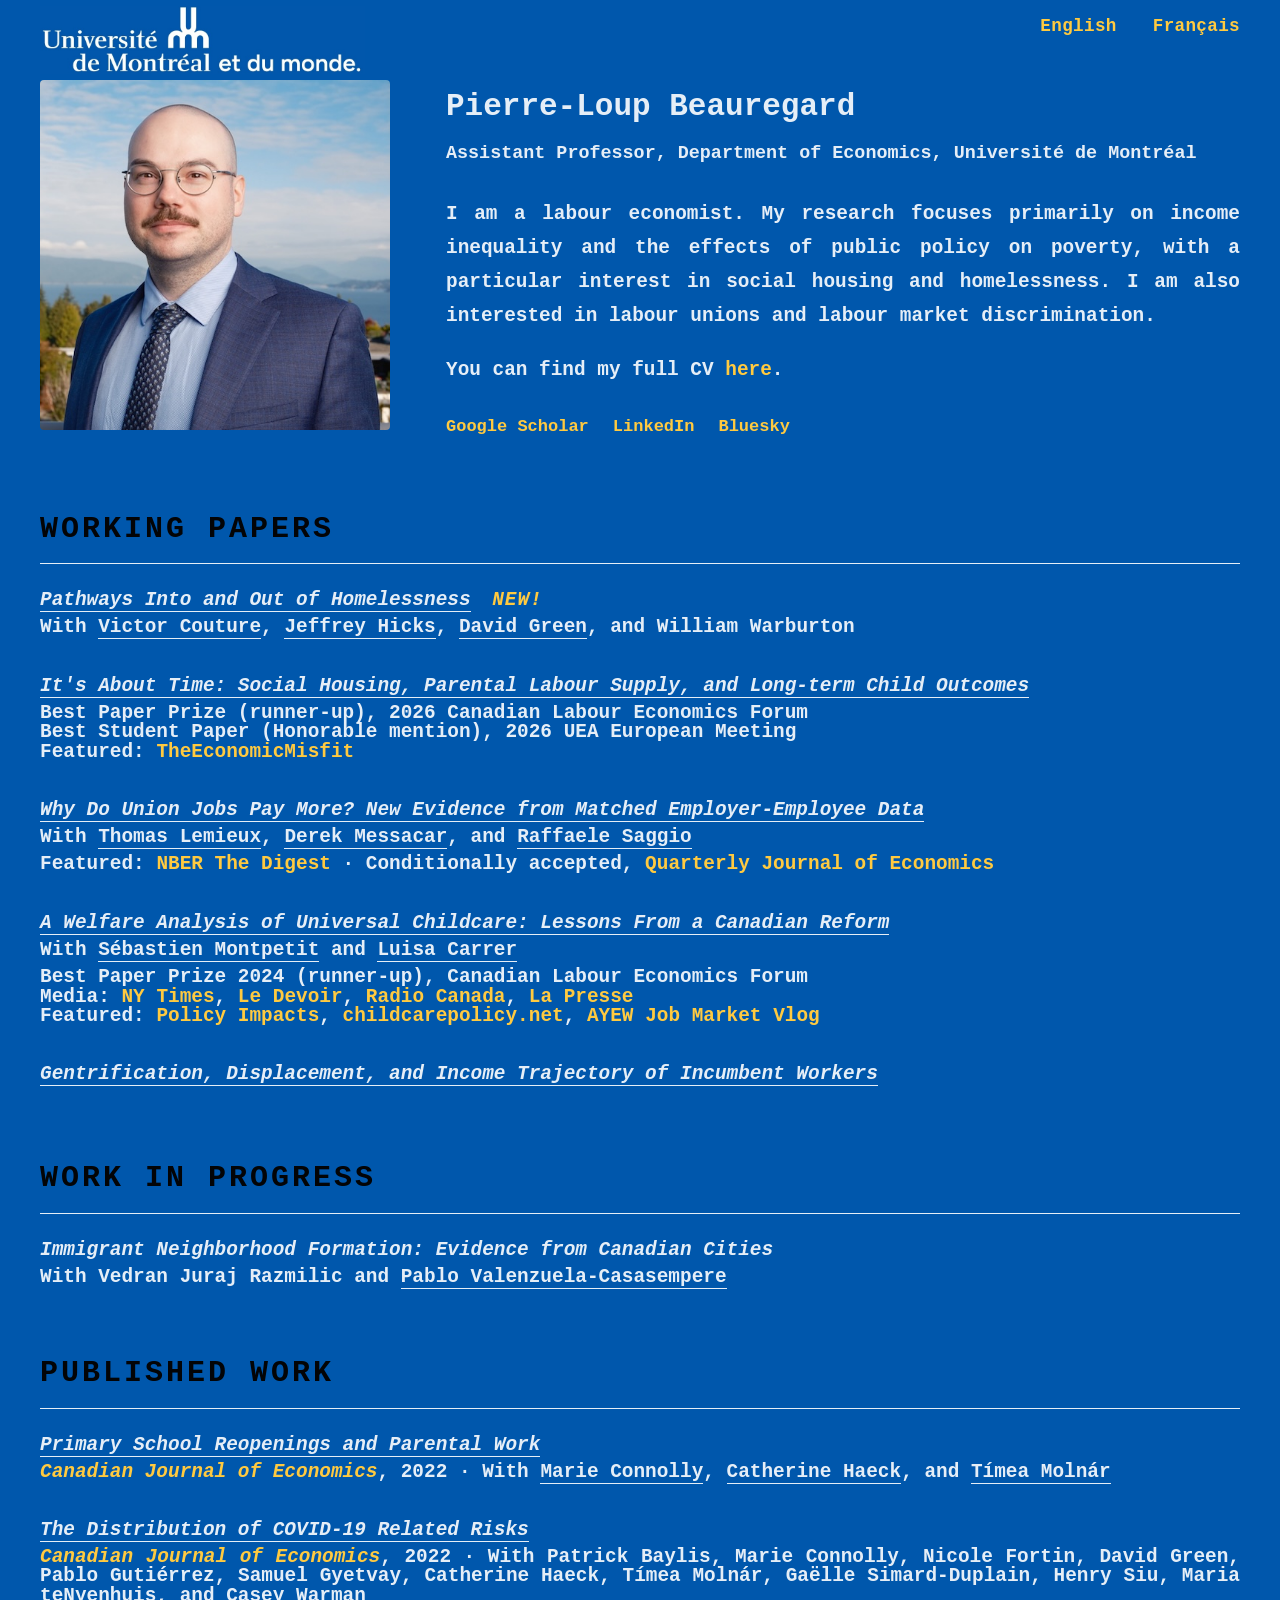
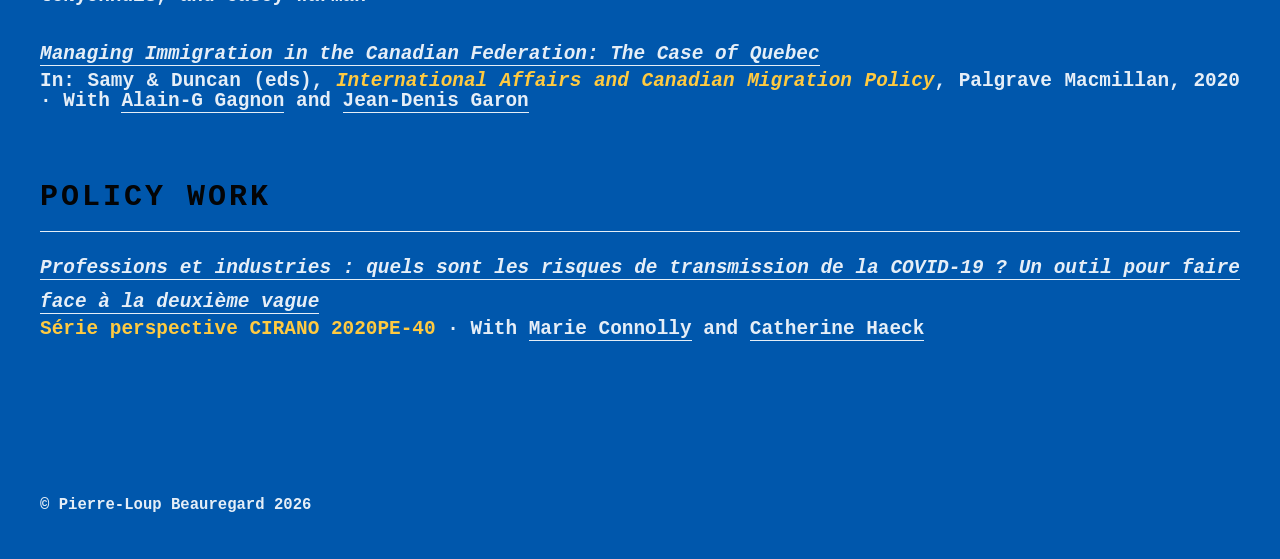
==== index.html @ 855530b8 "update" ====
<!DOCTYPE html>
<html lang="en">
<head>
  <link rel="canonical" href="https://pierreloupbeauregard.org/index.html">
  <meta charset="UTF-8">
  <meta name="viewport" content="width=device-width, initial-scale=1.0">
  <link rel="icon" type="image/png" href="assets/images/carabins_logo.png">
  <title>Pierre-Loup Beauregard</title>
  <link rel="stylesheet" href="style.css">
</head>
<body>

<nav>
  <div class="nav-inner">
    <a class="nav-name" href="index.html">

    <div class="home-logo">
      <img src="assets/images/UdeM_monde-horizontal-RGB.jpg" width="325" style="margin-top: 62px; margin-left: 0px;" alt="Logo">
    </div></a>

    <ul class="nav-links">
      <li><a href="index.html">English</a></li>
      <li><a href="francais.html" class="lang-toggle">Français</a></li>
    </ul>
  </div>
</nav>

<main>


<div class="home-grid" id="about">

    <div class="home-photo">
      <img src="assets/images/photo.jpg" alt="Pierre-Loup Beauregard">
    </div>
    

    <div class="home-bio">
      <h1>Pierre-Loup Beauregard</h1>
      <p class="subtitle">Assistant Professor, Department of Economics, Université de Montréal</p>
      
      <p>
        I am a labour economist. My research focuses primarily on income inequality 
        and the effects of public policy on poverty, with a particular interest in 
        social housing and homelessness. I am also interested in labour unions and 
        labour market discrimination.
      </p>

      <p>
        You can find my full CV <a href="assets/docs/beauregard_cv.pdf">here</a>.
      </p>

      <div class="contact-links">
        <a href="https://scholar.google.ca/citations?user=1oy015kAAAAJ&hl=en">Google Scholar</a>
        <a href="https://www.linkedin.com/in/pierreloupbeauregard/">LinkedIn</a>
        <a href="https://bsky.app/profile/plbeauregard.bsky.social">Bluesky</a>
      </div>
    </div>

  </div>
  

  <!-- ── Working Papers ────────────────────────────────── -->
  <section id="research">
    <h2>Working Papers</h2>

    <div class="paper">
      <p class="paper-title">
        <a href="https://uce0ad04ddbc6b88207056e40f33.dl.dropboxusercontent.com/cd/0/inline2/[base64]/file#page=1.00&gsr=0">
          Pathways Into and Out of Homelessness</a>
        <span class="paper-tag">NEW!</span>
      </p>
      <p class="paper-meta">
 With <a href="https://www.victorcouture.org/home">Victor Couture</a>,
          <a href="https://jeffrey-hicks.com/">Jeffrey Hicks</a>,
          <a href="https://economics.ubc.ca/profile/david-green/">David Green</a>,
         and William Warburton
      </p>
    </div>

    <div class="paper">
      <p class="paper-title">
        <a href="https://plbeauregard.github.io/document/beauregard_jmp_2025.pdf">
          It's About Time: Social Housing, Parental Labour Supply, and Long-term Child Outcomes
        </a>
      </p>
      <p class="paper-coverage">
        Best Paper Prize (runner-up), 2026 Canadian Labour Economics Forum <br>
        Best Student Paper (Honorable mention), 2026 UEA European Meeting <br>
        Featured: <a href="https://theeconomicmisfit.com/2026/02/11/why-do-children-benefit-from-social-housing/">TheEconomicMisfit</a>
      </p>
    </div>

    <div class="paper">
      <p class="paper-title">
        <a href="https://www.dropbox.com/scl/fi/g43l1n1sy0phtvbe434vv/BLMS-Unions-rev.pdf?rlkey=ieee3ntov1frqrwjcbb5ca9yj&e=1&dl=0">
          Why Do Union Jobs Pay More? New Evidence from Matched Employer-Employee Data
        </a>
      </p>
      <p class="paper-meta">
        With <a href="https://economics.ubc.ca/profile/thomas-lemieux/">Thomas Lemieux</a>,
        <a href="https://sites.google.com/site/derekmessacar/home">Derek Messacar</a>,
        and <a href="https://sites.google.com/site/raffaelesaggio/">Raffaele Saggio</a>
      </p>
      <p class="paper-coverage">
        Featured: <a href="https://www.nber.org/digest/202508/unpacking-union-wage-premium">NBER The Digest</a> ·
        Conditionally accepted, <span style="color: #ffca40;">Quarterly Journal of Economics</span>
      </p>
    </div>

    <div class="paper">
      <p class="paper-title">
        <a href="https://sebastienmontpetit.github.io/WebsiteSM/MCB_QCchildcare.pdf">
          A Welfare Analysis of Universal Childcare: Lessons From a Canadian Reform
        </a>
      </p>
      <p class="paper-meta">
        With <a href="https://sites.google.com/view/sebastien-montpetit">Sébastien Montpetit</a>
        and <a href="https://luisa-carrer.github.io/">Luisa Carrer</a>
      </p>
      <p class="paper-coverage">
        Best Paper Prize 2024 (runner-up), Canadian Labour Economics Forum <br>
        Media:
        <a href="https://www.nytimes.com/2025/09/22/business/universal-child-care-us-economy.html">NY Times</a>,
        <a href="https://www.ledevoir.com/economie/819527/garderies-rapportent-trois-fois-plus-meres-ce-elles-coutent-etat">Le Devoir</a>,
        <a href="https://ici.radio-canada.ca/ohdio/premiere/emissions/Les-matins-d-ici/segments/rattrapage/1848339/garderies-rapportent-3-fois-plus-aux-meres-que-ce-qu-elles-coutent-a-etat">Radio Canada</a>,
        <a href="https://www.lapresse.ca/actualites/2025-11-13/cpe-et-garderies-subventionnees/the-economist-monte-au-creneau-contre-le-modele-quebecois.php">La Presse</a><br>
        Featured:
        <a href="https://policyimpacts.org/policy-impacts-library/universal-childcare-provision/">Policy Impacts</a>,
        <a href="https://childcarepolicy.net/new-support-for-the-economic-benefits-of-universal-child-care/">childcarepolicy.net</a>,
        <a href="https://www.monash.edu/business/impact-labs/soda-labs/our-events/applied-young-economists/econ-job-market-vlog">AYEW Job Market Vlog</a>
      </p>
    </div>

    <div class="paper">
      <p class="paper-title">
        <a href="https://plbeauregard.github.io/document/beauregard_gentrification.pdf">
          Gentrification, Displacement, and Income Trajectory of Incumbent Workers
        </a>
      </p>
    </div>

  </section>

  <!-- ── Work in Progress ──────────────────────────────── -->
  <section>
    <h2>Work in Progress</h2>

    <div class="inprogress">
      <p class="inprogress-title">Immigrant Neighborhood Formation: Evidence from Canadian Cities</p>
      <p class="paper-meta">
        With Vedran Juraj Razmilic
        and <a href="https://pvalenzuelac.github.io/">Pablo Valenzuela-Casasempere</a>
      </p>
    </div>

  </section>

  <!-- ── Published Work ────────────────────────────────── -->
  <section>
    <h2>Published Work</h2>

    <div class="paper">
      <p class="paper-title">
        <a href="https://onlinelibrary.wiley.com/share/author/XNPJARI37ENNKSQNXPC3?target=10.1111/caje.12566">
          Primary School Reopenings and Parental Work
        </a>
      </p>
      <p class="paper-meta">
        <em><span style="color: #ffca40;">Canadian Journal of Economics</span></em>, 2022 ·
        With <a href="http://www.connolly.uqam.ca/">Marie Connolly</a>,
        <a href="https://sites.google.com/site/catherinemhaeck/">Catherine Haeck</a>,
        and <a href="https://timea-laura-molnar.com/">Tímea Molnár</a>
      </p>
    </div>

    <div class="paper">
      <p class="paper-title">
        <a href="https://onlinelibrary.wiley.com/share/author/AE8DQ7MFEASCJKEBJAWV?target=10.1111/caje.12540">
          The Distribution of COVID-19 Related Risks
        </a>
      </p>
      <p class="paper-meta">
        <em><span style="color: #ffca40;">Canadian Journal of Economics</span></em>, 2022 ·
        With Patrick Baylis, Marie Connolly, Nicole Fortin, David Green,
        Pablo Gutiérrez, Samuel Gyetvay, Catherine Haeck, Tímea Molnár,
        Gaëlle Simard-Duplain, Henry Siu, Maria teNyenhuis, and Casey Warman
      </p>
    </div>

    <div class="paper">
      <p class="paper-title">
        <a href="https://link.springer.com/chapter/10.1007/978-3-030-46754-8_11">
          Managing Immigration in the Canadian Federation: The Case of Quebec
        </a>
      </p>
      <p class="paper-meta">
        In: Samy &amp; Duncan (eds), <em><span style="color: #ffca40;">International Affairs and Canadian Migration Policy</span></em>,
        Palgrave Macmillan, 2020 ·
        With <a href="https://professeurs.uqam.ca/professeur/gagnon.alain/">Alain-G Gagnon</a>
        and <a href="https://sites.google.com/site/jeandenisgaron/">Jean-Denis Garon</a>
      </p>
    </div>

  </section>

  <!-- ── Policy Work ───────────────────────────────────── -->
  <section>
    <h2>Policy Work</h2>

    <div class="paper">
      <p class="paper-title">
        <a href="https://cirano.qc.ca/fr/sommaires/2020PE-40">
          Professions et industries : quels sont les risques de transmission de la COVID-19 ?
          Un outil pour faire face à la deuxième vague
        </a>
      </p>
      <p class="paper-meta">
        <span style="color: #ffca40;">Série perspective CIRANO 2020PE-40</span> ·
        With <a href="http://www.connolly.uqam.ca/">Marie Connolly</a>
        and <a href="https://sites.google.com/site/catherinemhaeck/">Catherine Haeck</a>
      </p>
    </div>

  </section>

</main>


<footer> © Pierre-Loup Beauregard 2026
---- style.css ----
/* ============================================================
   EASY CUSTOMIZATION — change anything in this section
   ============================================================ */
:root {  
  /* --- Colors --- */
  --color-bg:        #0057ac;       /* page background */
  --color-text:      #e5eef7;       /* main text */
  --color-muted:     #e5eef7;       /* secondary text (e.g. journal names) */
  --color-link:      #ffca40;       /* hyperlink color */
  --color-link-hover: #ffca40;       /* hyperlink hover color */
  --color-nav-bg:    #0057ac;       /* navigation bar background */
  --color-nav-link:  #ffca40;       /* navigation text buttons */
  --color-border:    #e5eef7;       /* subtle divider lines */
  --color-highlight: #030406;       /* Highlight color */

  /* --- Typography --- */
  --font-body:       'Courier New', Courier, monospace;
  --font-nav:        'Courier New', Courier, monospace;
  --font-size-base:  20px;          /* base font size — scale everything here */
  --line-height:     1.75;
 
  /* --- Layout --- */
  --max-width:       1520px;         /* content column width */
  --nav-height:      10px;
}


/* ============================================================
   EASY CUSTOMIZATION — change anything in this section
   ============================================================ */


* { box-sizing: border-box; margin: 0; padding: 0; }

html { font-size: var(--font-size-base); }

body {
  font-family: var(--font-body);
  font-weight: bold;
  color: var(--color-text);
  background: var(--color-bg);
  line-height: var(--line-height);
  -webkit-font-smoothing: antialiased;
  text-align: justify; 
}


/* ── Navigation ─────────────────────────────────────────── */
nav {
  top: 0;
  z-index: 100;
  background: var(--color-nav-bg);
  border-bottom: 0px solid var(--color-border);
  height: var(--nav-height);
  display: flex;
  align-items: center;
}

.nav-inner {
  margin-top: 40px;
  max-width: var(--max-width);
  margin: 0 auto;
  padding: 0 2rem;
  width: 100%;
  display: flex;
  align-items: center;
  justify-content: space-between;
}

.nav-name {
  margin-top: 20px;
  font-family: var(--font-nav);
  font-weight: 600;
  font-size: 0.95rem;
  color: var(--color-nav-link);
  text-decoration: none;
  letter-spacing: 0.01em;
}

.nav-links {
  margin-top: 40px;
  display: flex;
  gap: 1.8rem;
  list-style: none;
}

.nav-links a {
  font-family: var(--font-nav);
  font-size: 0.88rem;
  color: var(--color-nav-link);
  text-decoration: none;
  letter-spacing: 0.02em;
  transition: color 0.15s;
}

.nav-links a:hover,
.nav-links a.active {
  color: var(--color-link);
}

.highlight {
  color: var(--color-highlight);
}

/* ── Page content ───────────────────────────────────────── */
main {
  max-width: var(--max-width);
  margin: 0 auto;
  padding: 3.5rem 2rem 5rem;
}

/* ── Home page layout ───────────────────────────────────── */

.home-grid {
  display: flex;
  gap: 2.8rem;
  align-items: flex-start;
}

.home-logo {
  margin-left: auto;
  flex-shrink: 00;
}

.home-photo img {
  width: 350px;
  border-radius: 4px;
  display: block;
}

.home-bio h1 {
  font-family: var(--font-nav);
  font-size: 1.55rem;
  font-weight: 700;
  margin-bottom: 0.2rem;
  color: var(--color-text);
}

.home-bio .subtitle {
  font-family: var(--font-nav);
  font-size: 0.92rem;
  color: var(--color-muted);
  margin-bottom: 1.4rem;
}

.home-bio p {
  margin-bottom: 1rem;
  font-size: 0.97rem;
}

.contact-links {
  display: flex;
  flex-wrap: wrap;
  gap: 0.4rem 1.2rem;
  margin-top: 1.2rem;
  font-family: var(--font-nav);
  font-size: 0.85rem;
}

.contact-links a {
  color: var(--color-link);
  text-decoration: none;
  border-bottom: 1px solid transparent;
  transition: border-color 0.15s;
}

.contact-links a:hover { border-color: var(--color-link); }

/* ── Section headings ───────────────────────────────────── */
section { margin-top: 3rem; }

section h2 {
  font-family: var(--font-nav);
  font-size: 1.5rem;
  font-weight: 700;
  text-transform: uppercase;
  letter-spacing: 0.1em;
  color: var(--color-highlight);
  margin-bottom: 1rem;
  padding-bottom: 0.4rem;
  border-bottom: 1px solid var(--color-border);
}

/* ── Paper entries ───────────────────────────────────────── */
.paper {
  margin-bottom: 1.6rem;
}

.paper-title {
  font-size: 0.97rem;
  font-weight: bold;
  font-style: italic;
}

.paper-title a {
  color: var(--color-text);
  text-decoration: none;
  border-bottom: 1px solid var(--color-border);
  transition: border-color 0.15s, color 0.15s;
}

.paper-title a:hover {
  color: var(--color-link);
  border-color: var(--color-link);
}

.paper-tag {
  display: inline-block;
  font-family: var(--font-nav);
  font-size: 0.97rem;
  font-weight: 600;
  text-transform: uppercase;
  letter-spacing: 0.05em;
  color: var(--color-link);
  margin-left: 0.5rem;
}

.paper-meta {
  font-family: var(--font-nav);
  font-size: 0.97rem;
  color: var(--color-muted);
  line-height: 1;
  margin-bottom: 0.4rem;
}

.paper-meta a {
  color: var(--color-muted);
  text-decoration: none;
  border-bottom: 1px solid var(--color-border);
}

.paper-meta a:hover { color: var(--color-link); 
  text-decoration: none;
}

.paper-coverage {
  font-family: var(--font-nav);
  font-size: 0.97rem;
  line-height: 1;
  color: var(--color-muted);
  margin-top: 0rem;
}

.paper-coverage a {
  color: var(--color-link);
  font-size: 0.97rem;
  line-height: 1;
  text-decoration: none;
  margin-top: 0rem;
}

/* ── Inprogress entries (no link) ───────────────────────── */
.inprogress {
  margin-bottom: 1.2rem;
}

.inprogress-title {
  font-size: 0.97rem;
  font-style: italic;
}

/* ── Fields / Education compact list ────────────────────── */
.simple-list {
  font-size: 0.97rem;
  padding-left: 0;
  list-style: none;
}

.simple-list li {
  padding: 0.25rem 0;
  border-bottom: 1px solid var(--color-border);
}

.simple-list li:last-child { border-bottom: none; }

/* ── Language toggle ────────────────────────────────────── */
.lang-toggle {
  font-family: var(--font-nav);
  font-size: 0.82rem;
  color: var(--color-muted);
}

.lang-toggle a {
  color: var(--color-link);
  text-decoration: none;
}

/* ── Footer ─────────────────────────────────────────────── */
footer {
  max-width: var(--max-width);
  margin: 0 auto;
  padding: 1rem 2rem 2rem;
  font-family: var(--font-nav);
  font-size: 0.78rem;
  color: var(--color-border);
}

/* ── Links (generic) ────────────────────────────────────── */
a {
  color: var(--color-link);
  text-decoration: none;
}

a:hover { color: var(--color-link-hover); }

/* ── Responsive ─────────────────────────────────────────── */
@media (max-width: 580px) {
  .home-grid { flex-direction: column; gap: 1.8rem; }
  .home-photo img { width: 140px; }
  main { padding: 2rem 1.2rem 4rem; }
  .nav-inner { padding: 0 1.2rem; }
}
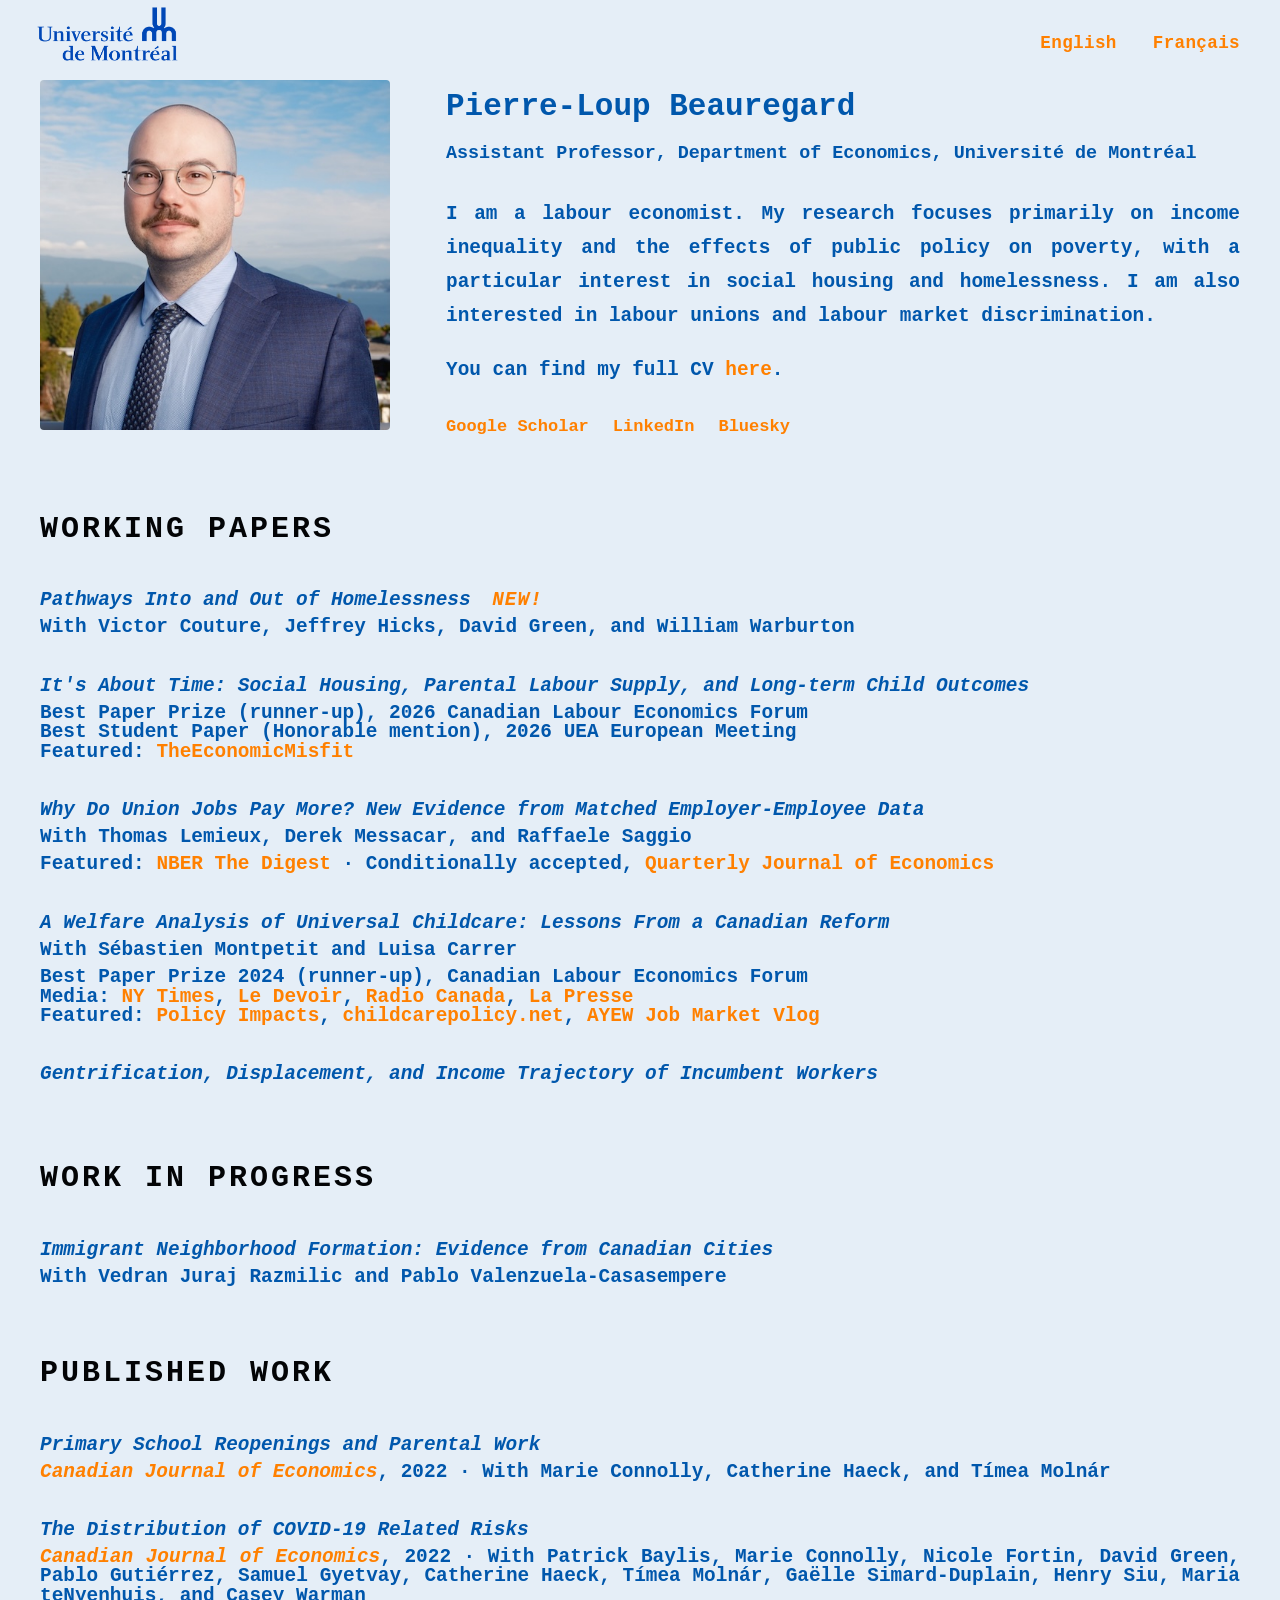
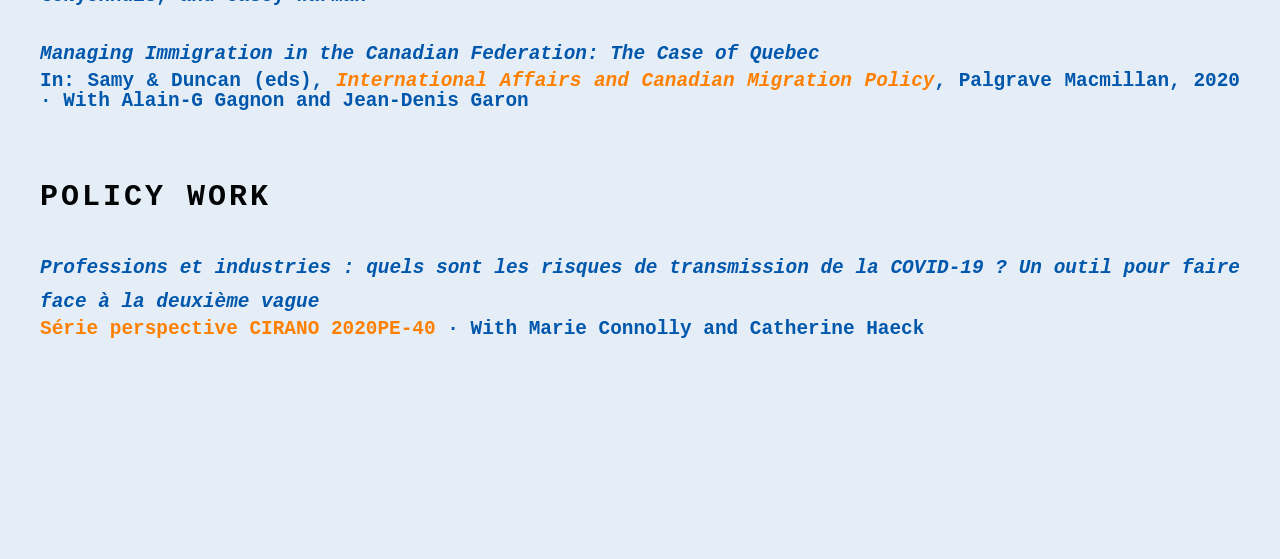
==== commit 9a4616e0: "update website" ====
--- a/index.html
+++ b/index.html
@@ -15,7 +15,7 @@
     <a class="nav-name" href="index.html">
 
     <div class="home-logo">
-      <img src="assets/images/UdeM_monde-horizontal-RGB.jpg" width="325" style="margin-top: 62px; margin-left: 0px;" alt="Logo">
+      <img src="assets/images/Logo_UdeM-bleu-RVB.png" width="175" style="margin-top: 50px; margin-left: -20px;" alt="Logo">
     </div></a>
 
     <ul class="nav-links">
@@ -24,6 +24,7 @@
     </ul>
   </div>
 </nav>
+
 
 <main>
 
@@ -104,7 +105,7 @@
       </p>
       <p class="paper-coverage">
         Featured: <a href="https://www.nber.org/digest/202508/unpacking-union-wage-premium">NBER The Digest</a> ·
-        Conditionally accepted, <span style="color: #ffca40;">Quarterly Journal of Economics</span>
+        Conditionally accepted, <span style="color: #ff8000;">Quarterly Journal of Economics</span>
       </p>
     </div>
 
@@ -167,7 +168,7 @@
         </a>
       </p>
       <p class="paper-meta">
-        <em><span style="color: #ffca40;">Canadian Journal of Economics</span></em>, 2022 ·
+        <em><span style="color: #ff8000;">Canadian Journal of Economics</span></em>, 2022 ·
         With <a href="http://www.connolly.uqam.ca/">Marie Connolly</a>,
         <a href="https://sites.google.com/site/catherinemhaeck/">Catherine Haeck</a>,
         and <a href="https://timea-laura-molnar.com/">Tímea Molnár</a>
@@ -181,7 +182,7 @@
         </a>
       </p>
       <p class="paper-meta">
-        <em><span style="color: #ffca40;">Canadian Journal of Economics</span></em>, 2022 ·
+        <em><span style="color: #ff8000;">Canadian Journal of Economics</span></em>, 2022 ·
         With Patrick Baylis, Marie Connolly, Nicole Fortin, David Green,
         Pablo Gutiérrez, Samuel Gyetvay, Catherine Haeck, Tímea Molnár,
         Gaëlle Simard-Duplain, Henry Siu, Maria teNyenhuis, and Casey Warman
@@ -195,7 +196,7 @@
         </a>
       </p>
       <p class="paper-meta">
-        In: Samy &amp; Duncan (eds), <em><span style="color: #ffca40;">International Affairs and Canadian Migration Policy</span></em>,
+        In: Samy &amp; Duncan (eds), <em><span style="color: #ff8000;">International Affairs and Canadian Migration Policy</span></em>,
         Palgrave Macmillan, 2020 ·
         With <a href="https://professeurs.uqam.ca/professeur/gagnon.alain/">Alain-G Gagnon</a>
         and <a href="https://sites.google.com/site/jeandenisgaron/">Jean-Denis Garon</a>
@@ -216,7 +217,7 @@
         </a>
       </p>
       <p class="paper-meta">
-        <span style="color: #ffca40;">Série perspective CIRANO 2020PE-40</span> ·
+        <span style="color: #ff8000;">Série perspective CIRANO 2020PE-40</span> ·
         With <a href="http://www.connolly.uqam.ca/">Marie Connolly</a>
         and <a href="https://sites.google.com/site/catherinemhaeck/">Catherine Haeck</a>
       </p>
--- a/style.css
+++ b/style.css
@@ -1,15 +1,16 @@
+
 /* ============================================================
    EASY CUSTOMIZATION — change anything in this section
    ============================================================ */
 :root {  
   /* --- Colors --- */
-  --color-bg:        #0057ac;       /* page background */
-  --color-text:      #e5eef7;       /* main text */
-  --color-muted:     #e5eef7;       /* secondary text (e.g. journal names) */
-  --color-link:      #ffca40;       /* hyperlink color */
-  --color-link-hover: #ffca40;       /* hyperlink hover color */
-  --color-nav-bg:    #0057ac;       /* navigation bar background */
-  --color-nav-link:  #ffca40;       /* navigation text buttons */
+  --color-bg:        #e5eef7;      /* page background */
+  --color-text:      #0057ac;       /* main text */
+  --color-muted:     #0057ac;       /* secondary text (e.g. journal names) */
+  --color-link:      #ff8000;       /* hyperlink color */
+  --color-link-hover: #ff8000;       /* hyperlink hover color */
+  --color-nav-bg:    #e5eef7;       /* navigation bar background */
+  --color-nav-link:  #ff8000;       /* navigation text buttons */
   --color-border:    #e5eef7;       /* subtle divider lines */
   --color-highlight: #030406;       /* Highlight color */
 
@@ -78,7 +79,7 @@
 }
 
 .nav-links {
-  margin-top: 40px;
+  margin-top: 75px;
   display: flex;
   gap: 1.8rem;
   list-style: none;
@@ -309,4 +310,5 @@
   .home-photo img { width: 140px; }
   main { padding: 2rem 1.2rem 4rem; }
   .nav-inner { padding: 0 1.2rem; }
-}+}
+
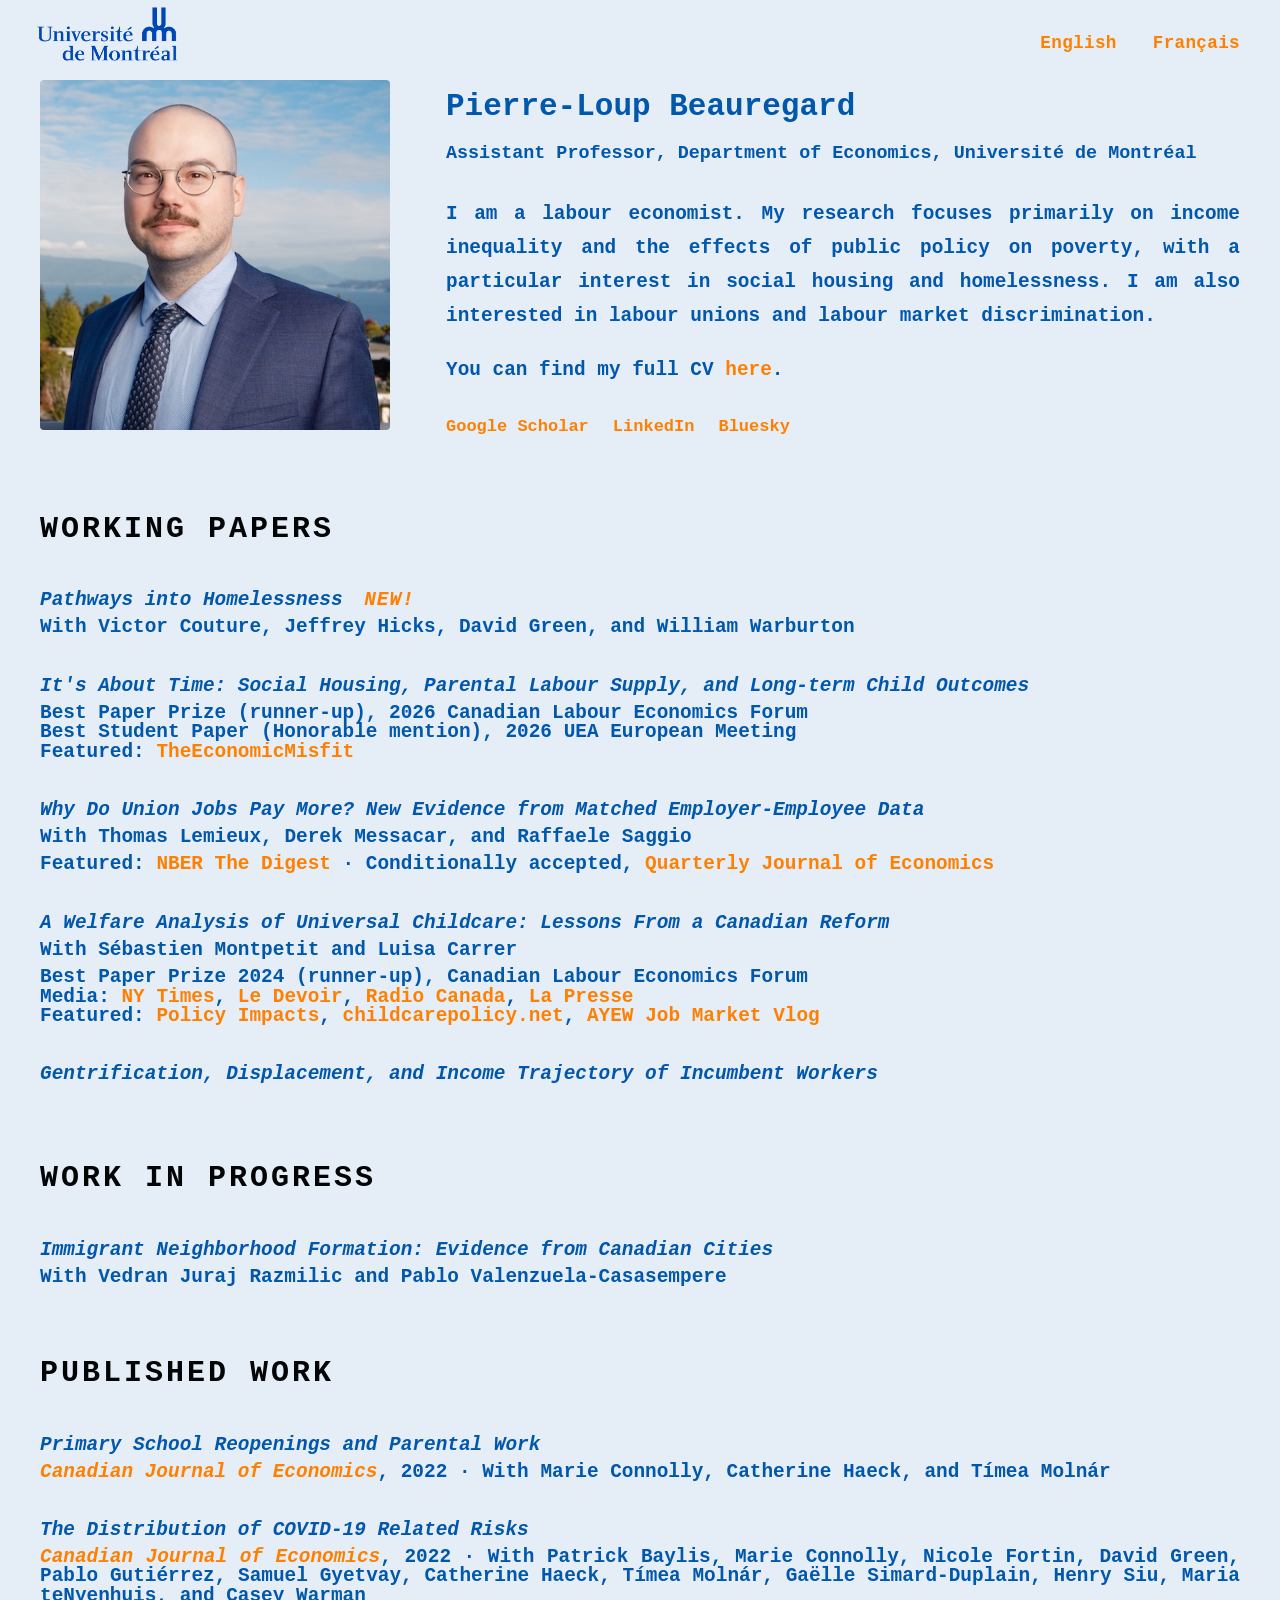
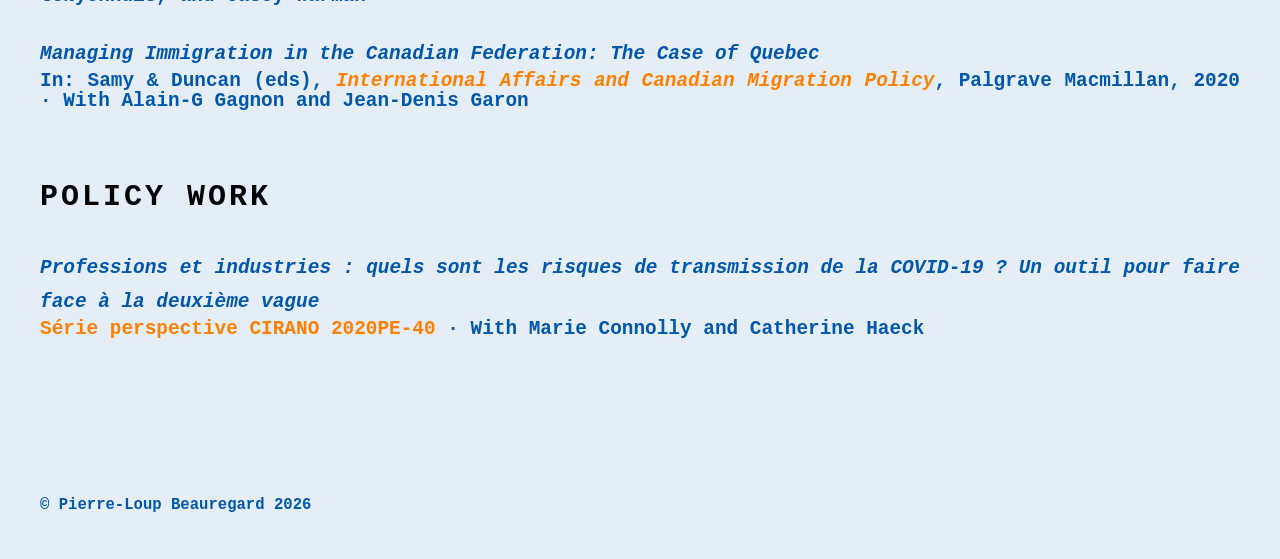
==== commit 85a86e1a: "update" ====
--- a/index.html
+++ b/index.html
@@ -68,7 +68,7 @@
     <div class="paper">
       <p class="paper-title">
         <a href="https://uce0ad04ddbc6b88207056e40f33.dl.dropboxusercontent.com/cd/0/inline2/[base64]/file#page=1.00&gsr=0">
-          Pathways Into and Out of Homelessness</a>
+          Pathways into Homelessness</a>
         <span class="paper-tag">NEW!</span>
       </p>
       <p class="paper-meta">
@@ -227,5 +227,4 @@
 
 </main>
 
-
-<footer> © Pierre-Loup Beauregard 2026+<footer> © Pierre-Loup Beauregard 2026
--- a/style.css
+++ b/style.css
@@ -293,7 +293,7 @@
   padding: 1rem 2rem 2rem;
   font-family: var(--font-nav);
   font-size: 0.78rem;
-  color: var(--color-border);
+  color: var(--color-text);
 }
 
 /* ── Links (generic) ────────────────────────────────────── */
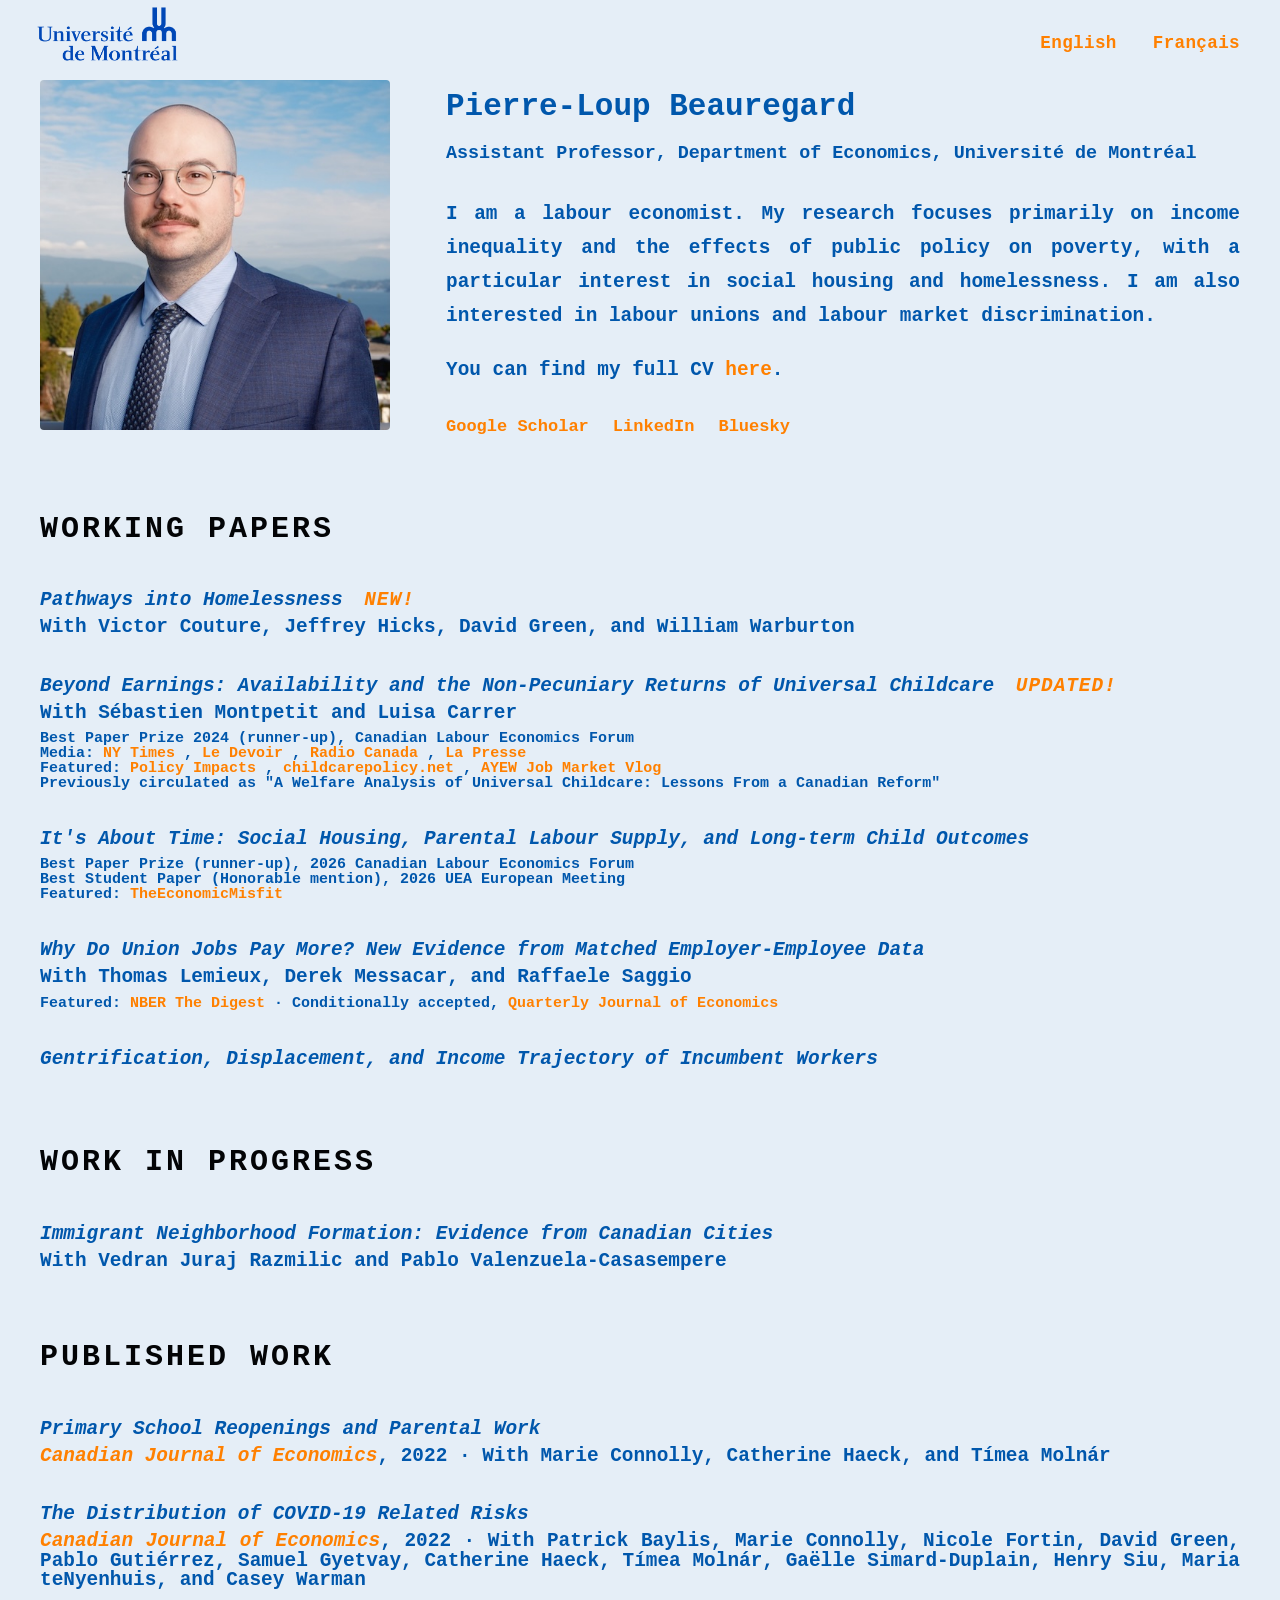
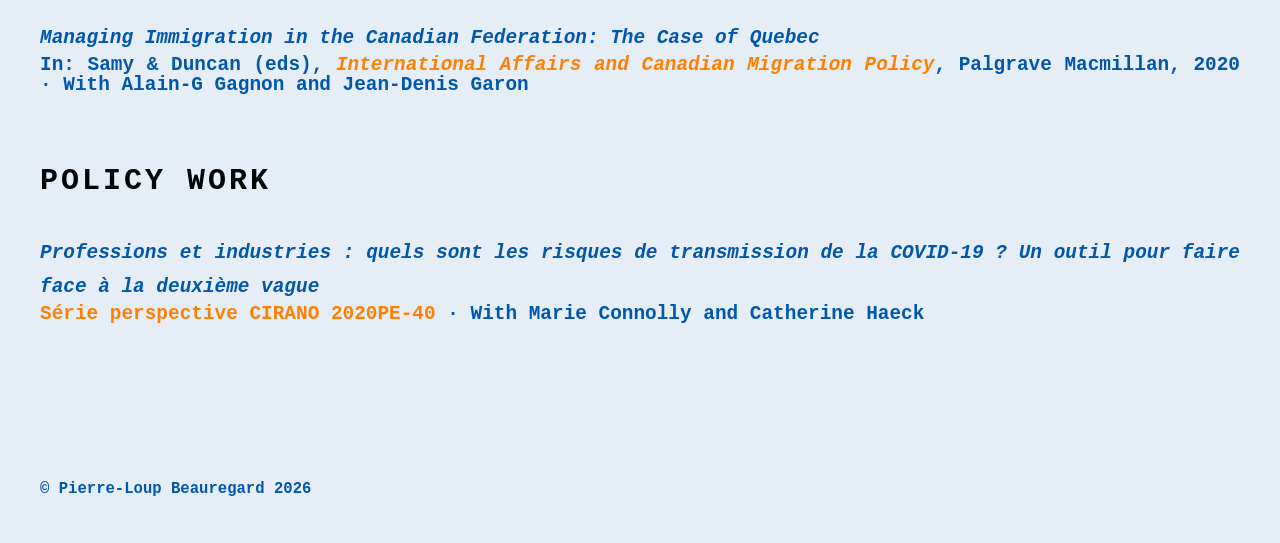
==== commit 6925e7b7: "update" ====
--- a/index.html
+++ b/index.html
@@ -67,7 +67,7 @@
 
     <div class="paper">
       <p class="paper-title">
-        <a href="https://uce0ad04ddbc6b88207056e40f33.dl.dropboxusercontent.com/cd/0/inline2/[base64]/file#page=1.00&gsr=0">
+        <a href="https://www.dropbox.com/scl/fi/wkrdb9lgdbsbrx3ymrme5/BCGHW_homelessness_currentPublic.pdf?rlkey=ezxy51uh1qmfiev3l69rs5mlc&dl=0">
           Pathways into Homelessness</a>
         <span class="paper-tag">NEW!</span>
       </p>
@@ -79,16 +79,42 @@
       </p>
     </div>
 
-    <div class="paper">
-      <p class="paper-title">
+     <div class="paper">
+      <p class="paper-title">
+        <a href="https://sebastienmontpetit.github.io/WebsiteSM/MCB_QCchildcare.pdf">
+          Beyond Earnings: Availability and the Non-Pecuniary Returns of Universal Childcare
+        </a>
+        <span class="paper-tag">Updated!</span>
+      </p>
+      <p class="paper-meta">
+        With <a href="https://sites.google.com/view/sebastien-montpetit">Sébastien Montpetit</a>
+        and <a href="https://luisa-carrer.github.io/">Luisa Carrer</a>
+      </p>
+      <p class="paper-coverage" >  
+        Best Paper Prize 2024 (runner-up), Canadian Labour Economics Forum <br>
+        Media:
+        <a   href="https://www.nytimes.com/2025/09/22/business/universal-child-care-us-economy.html">   NY Times  </a>,
+        <a   href="https://www.ledevoir.com/economie/819527/garderies-rapportent-trois-fois-plus-meres-ce-elles-coutent-etat"> Le Devoir </a>,
+        <a   href="https://ici.radio-canada.ca/ohdio/premiere/emissions/Les-matins-d-ici/segments/rattrapage/1848339/garderies-rapportent-3-fois-plus-aux-meres-que-ce-qu-elles-coutent-a-etat">Radio Canada </a>,
+        <a   href="https://www.lapresse.ca/actualites/2025-11-13/cpe-et-garderies-subventionnees/the-economist-monte-au-creneau-contre-le-modele-quebecois.php"> La Presse  </a><br>
+        Featured:
+        <a  href="https://policyimpacts.org/policy-impacts-library/universal-childcare-provision/">Policy Impacts  </a>,
+        <a  href="https://childcarepolicy.net/new-support-for-the-economic-benefits-of-universal-child-care/"> childcarepolicy.net </a>,
+        <a  href="https://www.monash.edu/business/impact-labs/soda-labs/our-events/applied-young-economists/econ-job-market-vlog"> AYEW Job Market Vlog </a><br>
+         Previously circulated as "A Welfare Analysis of Universal Childcare: Lessons From a Canadian Reform"  
+      </p>
+    </div>
+
+    <div class="paper">
+      <p class="paper-title" >
         <a href="https://plbeauregard.github.io/document/beauregard_jmp_2025.pdf">
           It's About Time: Social Housing, Parental Labour Supply, and Long-term Child Outcomes
         </a>
       </p>
-      <p class="paper-coverage">
+      <p class="paper-coverage" > 
         Best Paper Prize (runner-up), 2026 Canadian Labour Economics Forum <br>
         Best Student Paper (Honorable mention), 2026 UEA European Meeting <br>
-        Featured: <a href="https://theeconomicmisfit.com/2026/02/11/why-do-children-benefit-from-social-housing/">TheEconomicMisfit</a>
+        Featured: <a  href="https://theeconomicmisfit.com/2026/02/11/why-do-children-benefit-from-social-housing/"> TheEconomicMisfit</a>
       </p>
     </div>
 
@@ -103,35 +129,12 @@
         <a href="https://sites.google.com/site/derekmessacar/home">Derek Messacar</a>,
         and <a href="https://sites.google.com/site/raffaelesaggio/">Raffaele Saggio</a>
       </p>
-      <p class="paper-coverage">
-        Featured: <a href="https://www.nber.org/digest/202508/unpacking-union-wage-premium">NBER The Digest</a> ·
+      <p class="paper-coverage"  >
+        Featured: <a  href="https://www.nber.org/digest/202508/unpacking-union-wage-premium">NBER The Digest</a> ·
         Conditionally accepted, <span style="color: #ff8000;">Quarterly Journal of Economics</span>
       </p>
     </div>
 
-    <div class="paper">
-      <p class="paper-title">
-        <a href="https://sebastienmontpetit.github.io/WebsiteSM/MCB_QCchildcare.pdf">
-          A Welfare Analysis of Universal Childcare: Lessons From a Canadian Reform
-        </a>
-      </p>
-      <p class="paper-meta">
-        With <a href="https://sites.google.com/view/sebastien-montpetit">Sébastien Montpetit</a>
-        and <a href="https://luisa-carrer.github.io/">Luisa Carrer</a>
-      </p>
-      <p class="paper-coverage">
-        Best Paper Prize 2024 (runner-up), Canadian Labour Economics Forum <br>
-        Media:
-        <a href="https://www.nytimes.com/2025/09/22/business/universal-child-care-us-economy.html">NY Times</a>,
-        <a href="https://www.ledevoir.com/economie/819527/garderies-rapportent-trois-fois-plus-meres-ce-elles-coutent-etat">Le Devoir</a>,
-        <a href="https://ici.radio-canada.ca/ohdio/premiere/emissions/Les-matins-d-ici/segments/rattrapage/1848339/garderies-rapportent-3-fois-plus-aux-meres-que-ce-qu-elles-coutent-a-etat">Radio Canada</a>,
-        <a href="https://www.lapresse.ca/actualites/2025-11-13/cpe-et-garderies-subventionnees/the-economist-monte-au-creneau-contre-le-modele-quebecois.php">La Presse</a><br>
-        Featured:
-        <a href="https://policyimpacts.org/policy-impacts-library/universal-childcare-provision/">Policy Impacts</a>,
-        <a href="https://childcarepolicy.net/new-support-for-the-economic-benefits-of-universal-child-care/">childcarepolicy.net</a>,
-        <a href="https://www.monash.edu/business/impact-labs/soda-labs/our-events/applied-young-economists/econ-job-market-vlog">AYEW Job Market Vlog</a>
-      </p>
-    </div>
 
     <div class="paper">
       <p class="paper-title">
--- a/style.css
+++ b/style.css
@@ -236,7 +236,7 @@
 
 .paper-coverage {
   font-family: var(--font-nav);
-  font-size: 0.97rem;
+  font-size: 15px;
   line-height: 1;
   color: var(--color-muted);
   margin-top: 0rem;
@@ -244,7 +244,7 @@
 
 .paper-coverage a {
   color: var(--color-link);
-  font-size: 0.97rem;
+  font-size: 15px;
   line-height: 1;
   text-decoration: none;
   margin-top: 0rem;
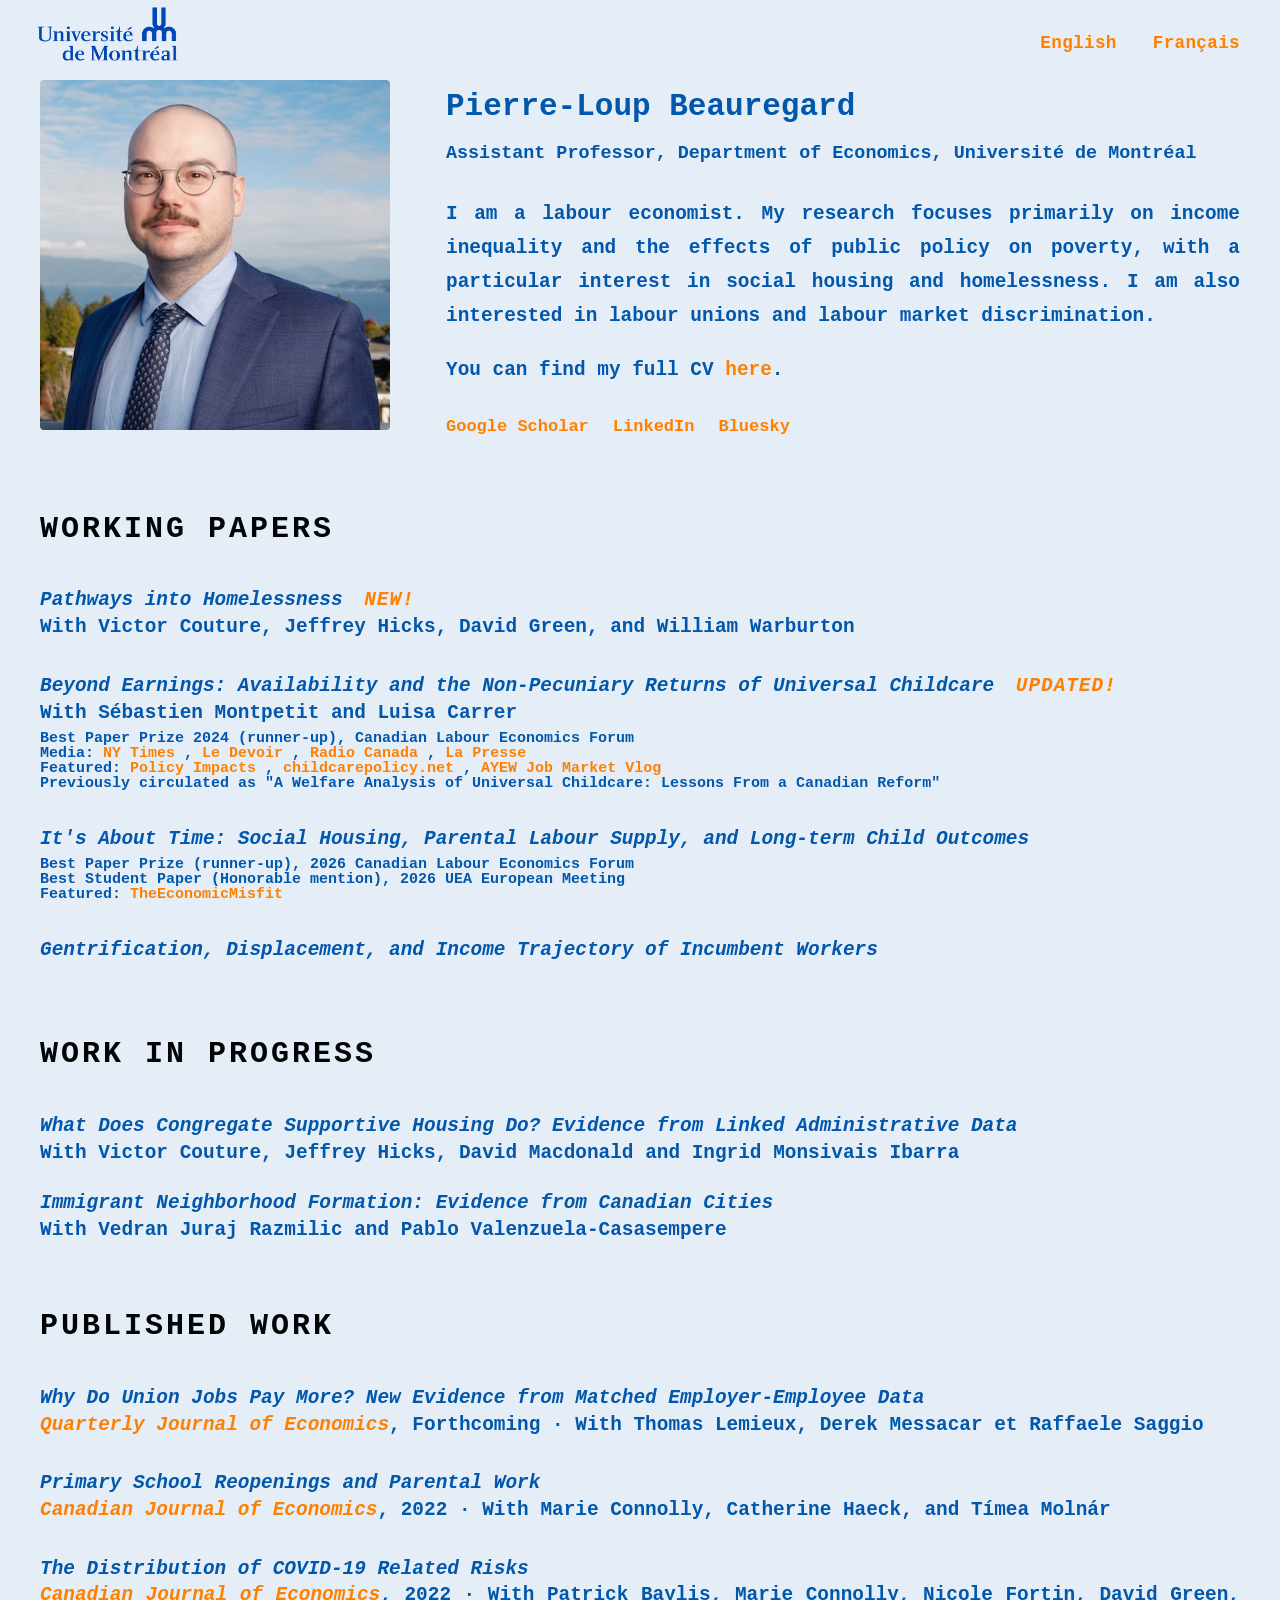
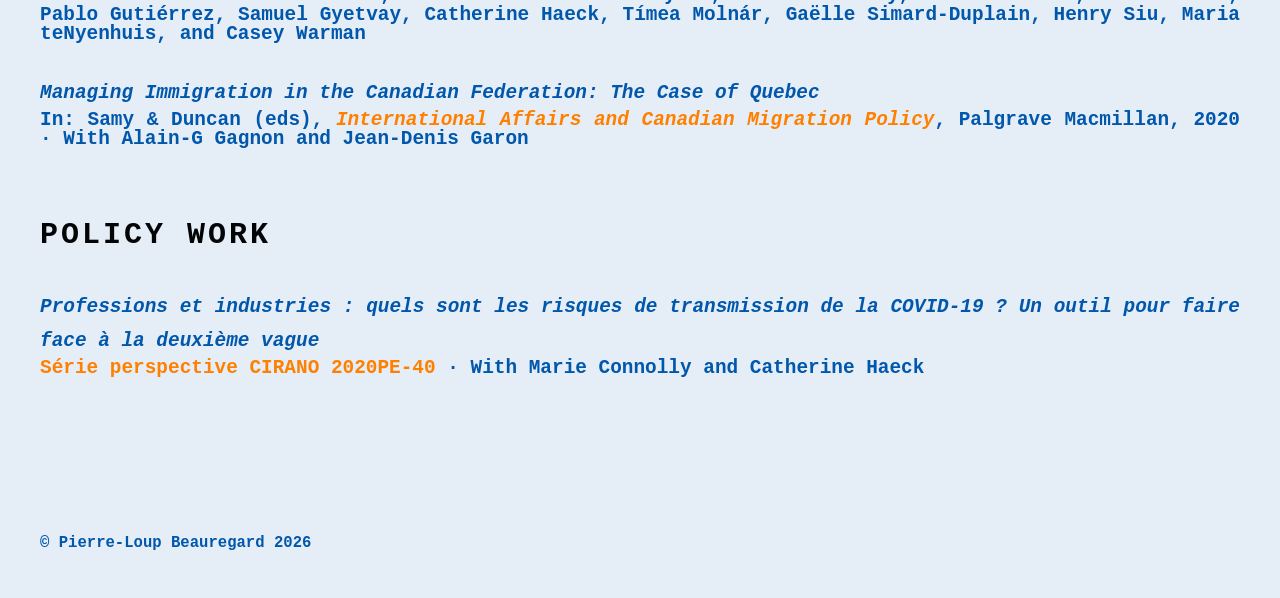
==== commit 5f6a8bf9: "update" ====
--- a/index.html
+++ b/index.html
@@ -120,24 +120,6 @@
 
     <div class="paper">
       <p class="paper-title">
-        <a href="https://www.dropbox.com/scl/fi/g43l1n1sy0phtvbe434vv/BLMS-Unions-rev.pdf?rlkey=ieee3ntov1frqrwjcbb5ca9yj&e=1&dl=0">
-          Why Do Union Jobs Pay More? New Evidence from Matched Employer-Employee Data
-        </a>
-      </p>
-      <p class="paper-meta">
-        With <a href="https://economics.ubc.ca/profile/thomas-lemieux/">Thomas Lemieux</a>,
-        <a href="https://sites.google.com/site/derekmessacar/home">Derek Messacar</a>,
-        and <a href="https://sites.google.com/site/raffaelesaggio/">Raffaele Saggio</a>
-      </p>
-      <p class="paper-coverage"  >
-        Featured: <a  href="https://www.nber.org/digest/202508/unpacking-union-wage-premium">NBER The Digest</a> ·
-        Conditionally accepted, <span style="color: #ff8000;">Quarterly Journal of Economics</span>
-      </p>
-    </div>
-
-
-    <div class="paper">
-      <p class="paper-title">
         <a href="https://plbeauregard.github.io/document/beauregard_gentrification.pdf">
           Gentrification, Displacement, and Income Trajectory of Incumbent Workers
         </a>
@@ -151,6 +133,16 @@
     <h2>Work in Progress</h2>
 
     <div class="inprogress">
+      <p class="inprogress-title">What Does Congregate Supportive Housing Do? Evidence from Linked Administrative Data</p>
+      <p class="paper-meta">
+        With <a href="https://www.victorcouture.org/home">Victor Couture</a>,
+          <a href="https://jeffrey-hicks.com/">Jeffrey Hicks</a>,
+          <a href="https://sites.google.com/view/dave-mac/home">David Macdonald</a> 
+          and Ingrid Monsivais Ibarra
+      </p>
+    </div>
+
+    <div class="inprogress">
       <p class="inprogress-title">Immigrant Neighborhood Formation: Evidence from Canadian Cities</p>
       <p class="paper-meta">
         With Vedran Juraj Razmilic
@@ -163,6 +155,20 @@
   <!-- ── Published Work ────────────────────────────────── -->
   <section>
     <h2>Published Work</h2>
+
+    <div class="paper">
+      <p class="paper-title">
+        <a href="https://www.dropbox.com/scl/fi/upengaby2ve7jtm415s09/BLMS_2026.pdf?rlkey=cfeaksoobehgnjxwgbet5a5my&dl=0">
+          Why Do Union Jobs Pay More? New Evidence from Matched Employer-Employee Data
+        </a>
+      </p>
+      <p class="paper-meta">
+        <em><span style="color: #ff8000;">Quarterly Journal of Economics</span></em>, Forthcoming ·
+        With <a href="https://economics.ubc.ca/profile/thomas-lemieux/">Thomas Lemieux</a>,
+        <a href="https://sites.google.com/site/derekmessacar/home">Derek Messacar</a>
+        et <a href="https://sites.google.com/site/raffaelesaggio/">Raffaele Saggio</a>
+      </p>
+    </div>
 
     <div class="paper">
       <p class="paper-title">
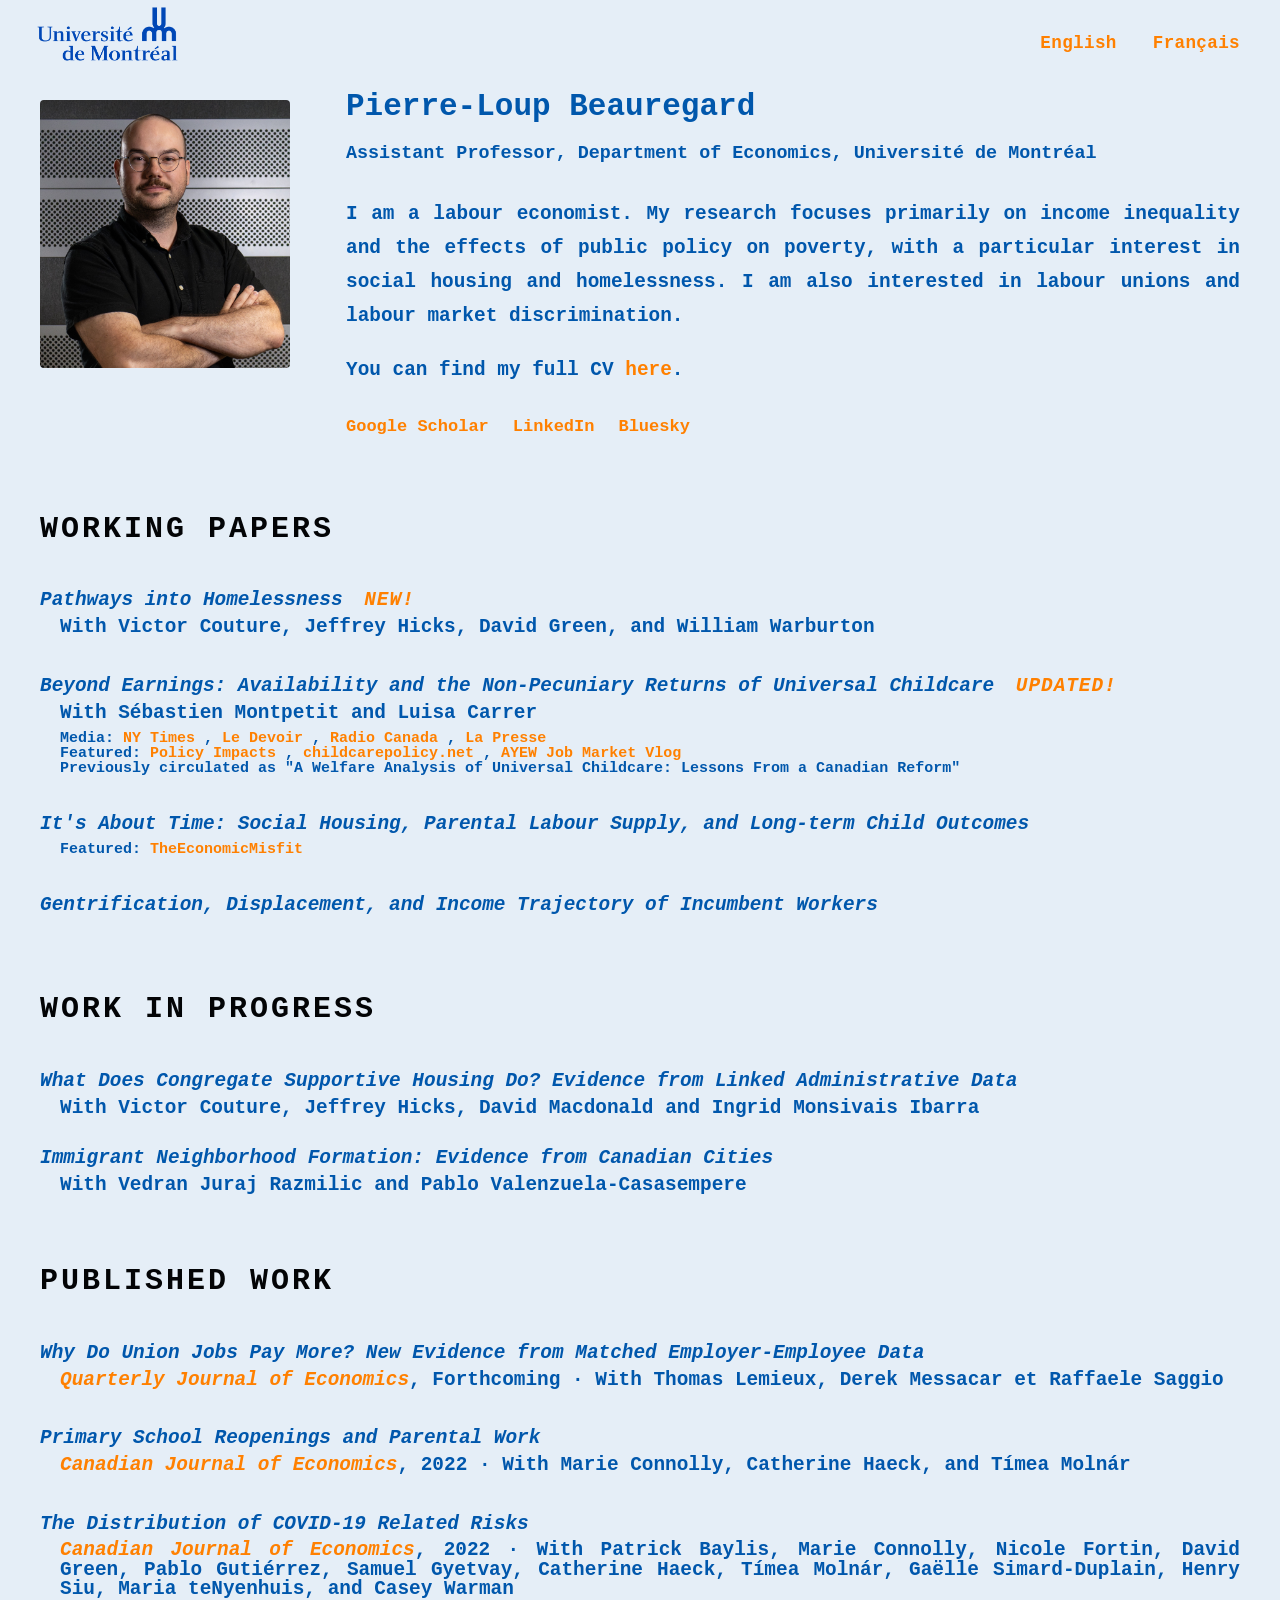
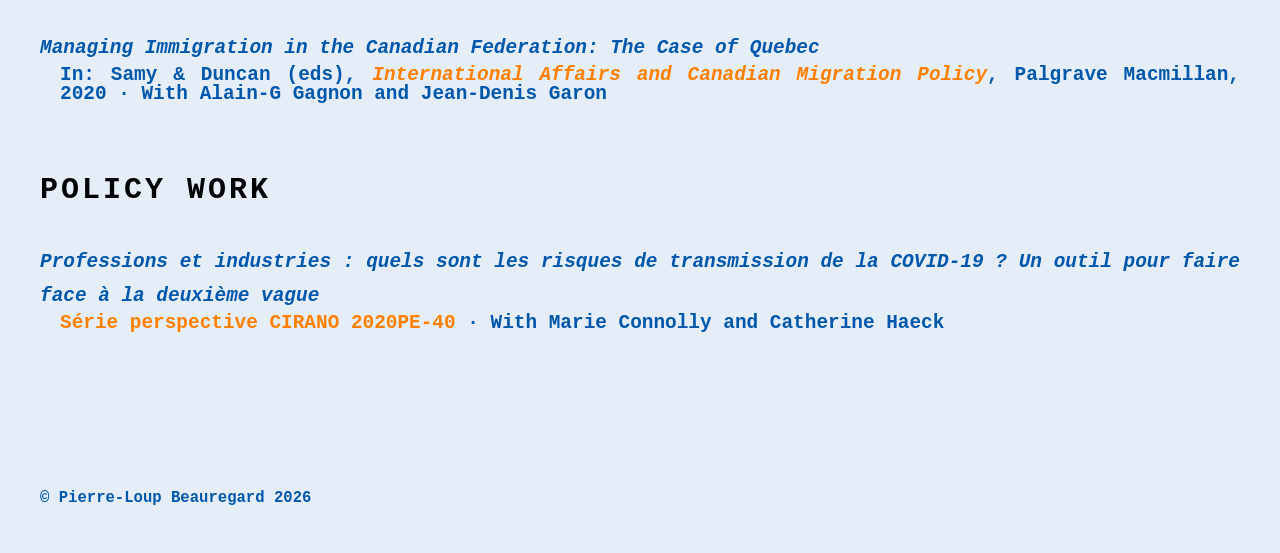
==== commit e0f6ced5: "update" ====
--- a/index.html
+++ b/index.html
@@ -91,7 +91,6 @@
         and <a href="https://luisa-carrer.github.io/">Luisa Carrer</a>
       </p>
       <p class="paper-coverage" >  
-        Best Paper Prize 2024 (runner-up), Canadian Labour Economics Forum <br>
         Media:
         <a   href="https://www.nytimes.com/2025/09/22/business/universal-child-care-us-economy.html">   NY Times  </a>,
         <a   href="https://www.ledevoir.com/economie/819527/garderies-rapportent-trois-fois-plus-meres-ce-elles-coutent-etat"> Le Devoir </a>,
@@ -112,8 +111,6 @@
         </a>
       </p>
       <p class="paper-coverage" > 
-        Best Paper Prize (runner-up), 2026 Canadian Labour Economics Forum <br>
-        Best Student Paper (Honorable mention), 2026 UEA European Meeting <br>
         Featured: <a  href="https://theeconomicmisfit.com/2026/02/11/why-do-children-benefit-from-social-housing/"> TheEconomicMisfit</a>
       </p>
     </div>
--- a/style.css
+++ b/style.css
@@ -124,8 +124,9 @@
 }
 
 .home-photo img {
-  width: 350px;
+  width: 250px;
   border-radius: 4px;
+  margin-top: 1rem;
   display: block;
 }
 
@@ -222,6 +223,7 @@
   color: var(--color-muted);
   line-height: 1;
   margin-bottom: 0.4rem;
+  margin-left: 1rem;
 }
 
 .paper-meta a {
@@ -240,6 +242,7 @@
   line-height: 1;
   color: var(--color-muted);
   margin-top: 0rem;
+  margin-left: 1rem;
 }
 
 .paper-coverage a {
